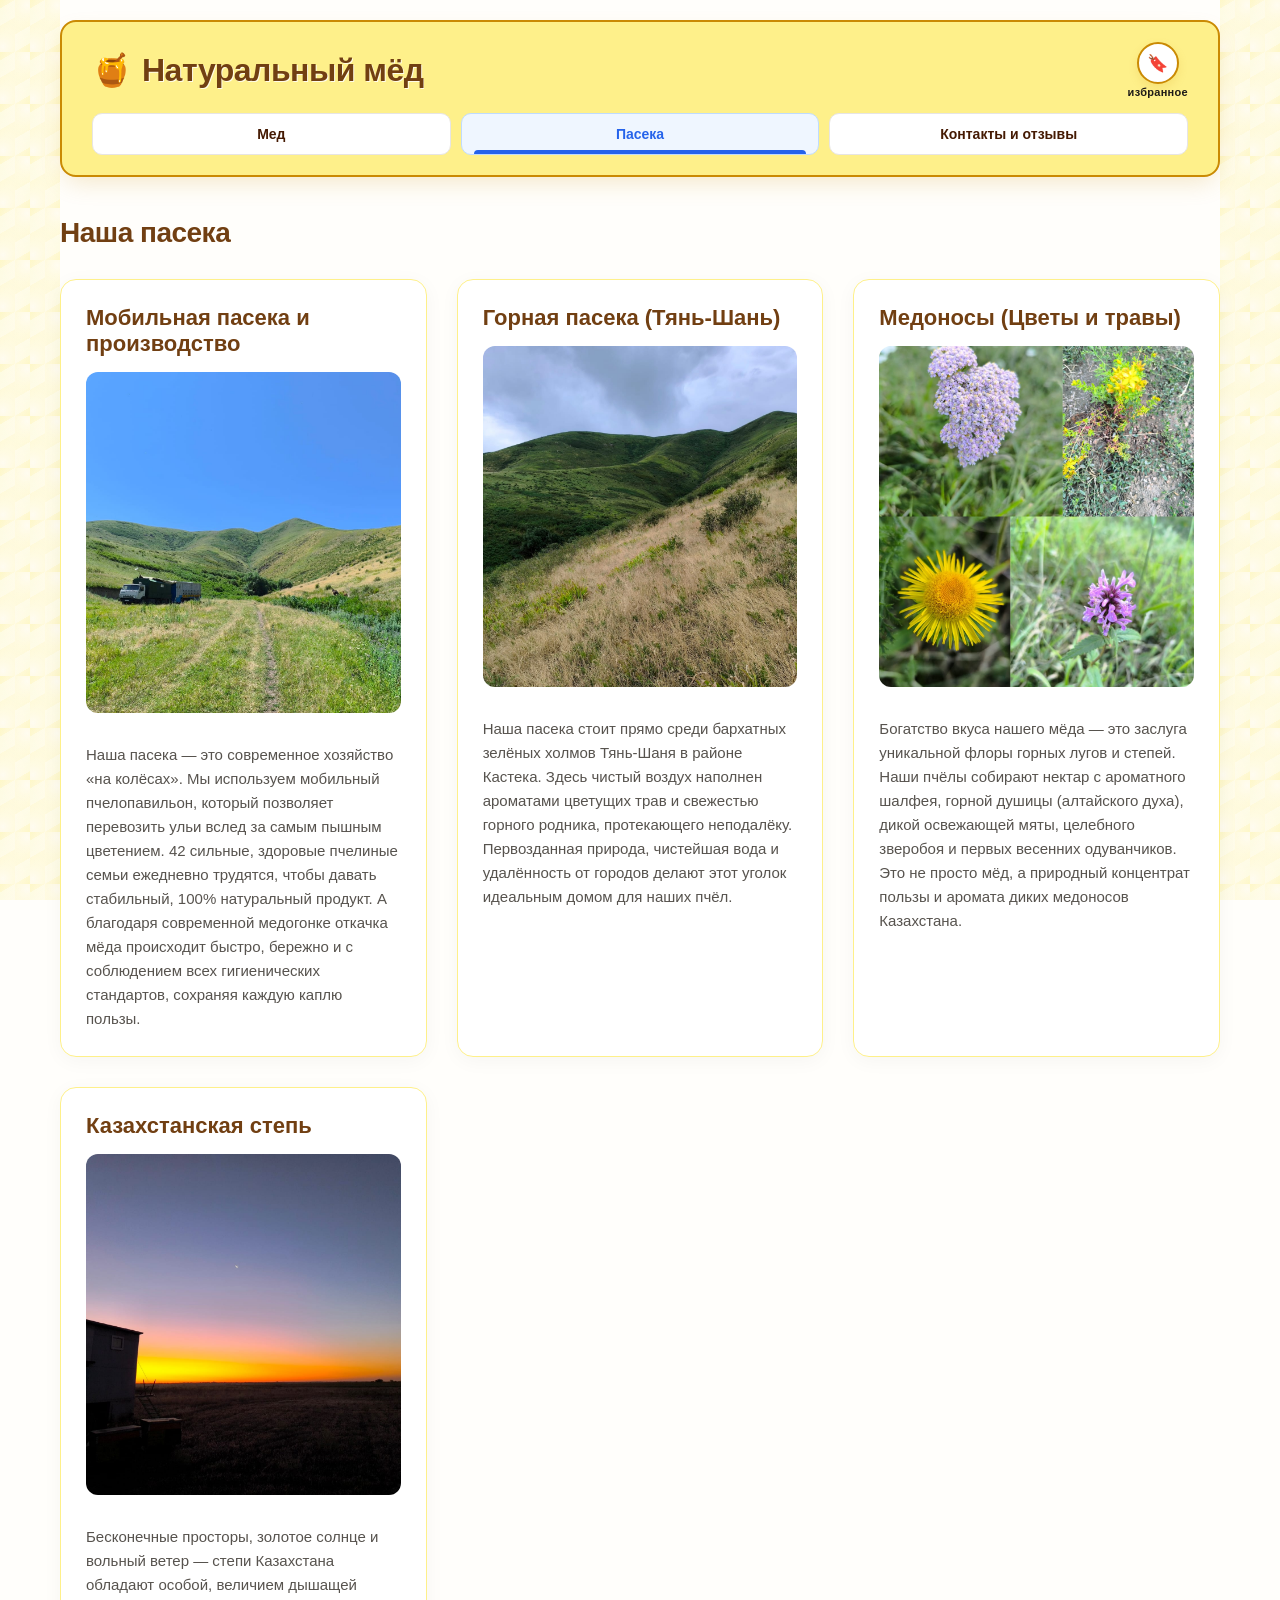
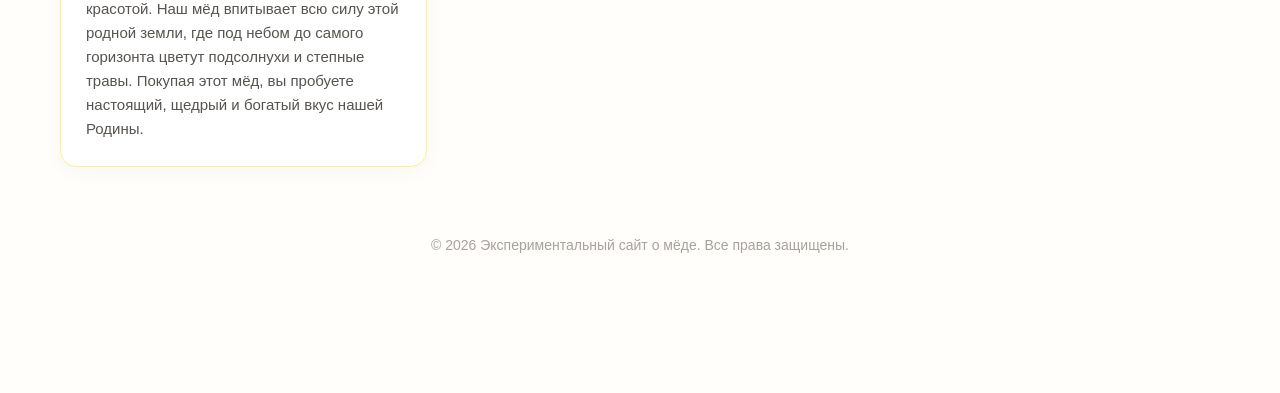
==== about.html @ a9de9089 "бновлен дизайн карточек, исправлен номер WhatsApp и добавлены правки" ====
<!DOCTYPE html>
<html lang="ru">
<head>
    <meta charset="UTF-8">
    <meta name="viewport" content="width=device-width, initial-scale=1.0">
    <title>Пасека — Натуральный мёд</title>
    <link rel="stylesheet" href="style.css">
    <style>
        .section-title {
            margin: 40px 0 20px 0;
            color: #713f12;
            padding-bottom: 10px;
            border-bottom: 2px solid #fef08a;
            font-size: 24px;
        }
        .info-card img {
            width: 100%;
            aspect-ratio: 600 / 650;
            object-fit: cover;
        }
        .to-top-btn {
            position: fixed;
            bottom: 90px;
            right: 20px;
            background: #ca8a04;
            color: white;
            width: 50px;
            height: 50px;
            border-radius: 50%;
            border: none;
            cursor: pointer;
            display: flex;
            align-items: center;
            justify-content: center;
            font-size: 24px;
            box-shadow: 0 4px 12px rgba(202, 138, 4, 0.4);
            transition: var(--transition);
            opacity: 0;
            pointer-events: none;
            z-index: 998;
        }
        .to-top-btn.visible {
            opacity: 1;
            pointer-events: auto;
        }
        .to-top-btn:hover {
            background: #a16207;
            transform: scale(1.1);
        }
    </style>
</head>
<body>
    <div class="main-wrapper">
        <header>
            <div class="header-top">
                <div class="header-center-brand">
                    <span class="header-emoji">🍯</span>
                    <a href="index.html" class="site-title">Натуральный мёд</a>
                </div>
                <div class="header-right-action">
                    <div class="fav-btn-wrapper">
                        <button id="favorites-toggle-btn" class="fav-icon-btn" title="Избранные заказы">
                            🔖 <span id="fav-badge" class="fav-badge hidden">0</span>
                        </button>
                        <span class="fav-label-sub">избранное</span>
                    </div>
                </div>
            </div>
            <nav>
                <ul>
                    <li><a href="index.html">Мед</a></li>
                    <li><a href="about.html" class="active">Пасека</a></li>
                    <li><a href="contact.html">Контакты и отзывы</a></li>
                </ul>
            </nav>
        </header>

        <main>
            <h1 class="page-heading">Наша пасека</h1>

            <div class="honey-grid">
                <article class="info-card">
                    <h3>Мобильная пасека и производство</h3>
                    <img src="apiary.jpeg" alt="Мобильная пасека и производство">
                    <p>Наша пасека — это современное хозяйство «на колёсах». Мы используем мобильный пчелопавильон, который позволяет перевозить ульи вслед за самым пышным цветением. 42 сильные, здоровые пчелиные семьи ежедневно трудятся, чтобы давать стабильный, 100% натуральный продукт. А благодаря современной медогонке откачка мёда происходит быстро, бережно и с соблюдением всех гигиенических стандартов, сохраняя каждую каплю пользы.</p>
                </article>
                <article class="info-card">
                    <h3>Горная пасека (Тянь-Шань)</h3>
                    <img src="mountains.jpeg" alt="Горная пасека (Тянь-Шань)">
                    <p>Наша пасека стоит прямо среди бархатных зелёных холмов Тянь-Шаня в районе Кастека. Здесь чистый воздух наполнен ароматами цветущих трав и свежестью горного родника, протекающего неподалёку. Первозданная природа, чистейшая вода и удалённость от городов делают этот уголок идеальным домом для наших пчёл.</p>
                </article>
                <article class="info-card">
                    <h3>Медоносы (Цветы и травы)</h3>
                    <img src="flowers.jpeg" alt="Медоносы (Цветы и травы)">
                    <p>Богатство вкуса нашего мёда — это заслуга уникальной флоры горных лугов и степей. Наши пчёлы собирают нектар с ароматного шалфея, горной душицы (алтайского духа), дикой освежающей мяты, целебного зверобоя и первых весенних одуванчиков. Это не просто мёд, а природный концентрат пользы и аромата диких медоносов Казахстана.</p>
                </article>
                <article class="info-card">
                    <h3>Казахстанская степь</h3>
                    <img src="steppe.jpeg" alt="Казахстанская степь">
                    <p>Бесконечные просторы, золотое солнце и вольный ветер — степи Казахстана обладают особой, величием дышащей красотой. Наш мёд впитывает всю силу этой родной земли, где под небом до самого горизонта цветут подсолнухи и степные травы. Покупая этот мёд, вы пробуете настоящий, щедрый и богатый вкус нашей Родины.</p>
                </article>
            </div>
        </main>

        <button id="toTopBtn" class="to-top-btn">↑</button>

        <footer>
            <p>&copy; 2026 Экспериментальный сайт о мёде. Все права защищены.</p>
        </footer>
    </div>

    <div id="favorites-popup" class="cart-popup hidden">
        <div class="cart-popup-header"><h3>🔖 Ваши сохраненные заказы</h3><button id="close-favorites-popup" class="close-popup-btn">&times;</button></div>
        <div style="margin-bottom: 12px; display: flex; gap: 8px;"><input type="text" id="fav-name-input" placeholder="Название набора" class="fav-input"><button id="save-current-fav-btn" class="fav-save-btn">Сохранить текущий</button></div>
        <div id="favorites-popup-items" class="cart-popup-items"></div>
    </div>
    <div id="cart-popup" class="cart-popup hidden">
        <div class="cart-popup-header"><h3>Состав вашего заказа</h3><button id="close-cart-popup" class="close-popup-btn">&times;</button></div>
        <div id="cart-popup-items" class="cart-popup-items"></div>
    </div>
    <div id="order-bar" class="order-bar hidden">
        <div class="order-bar-content">
            <div id="order-bar-toggle" class="order-info"><div class="order-title-row"><span class="order-heading">ЗАКАЗ <span class="order-edit-hint">(изменить)</span></span><span class="order-total">Итого: <strong id="bar-total-price">0 ₸</strong></span></div><div id="bar-items-text" class="order-items-preview">пусто</div></div>
            <button id="whatsapp-send-btn" class="whatsapp-btn" title="Отправить в Ватсап"><span class="wa-text">в Ватсап</span><span class="wa-icon">➔</span></button>
        </div>
    </div>
    <div id="lightbox" class="lightbox-modal"><span class="lightbox-close">&times;</span><img class="lightbox-content" id="lightbox-img" alt="Увеличенное фото"></div>

    <script>
        const toTopBtn = document.getElementById("toTopBtn");
        window.onscroll = () => {
            if (document.body.scrollTop > 200 || document.documentElement.scrollTop > 200) {
                toTopBtn.classList.add("visible");
            } else {
                toTopBtn.classList.remove("visible");
            }
        };
        toTopBtn.onclick = () => window.scrollTo({top: 0, behavior: 'smooth'});
    </script>
    <script src="cart.js"></script>
</body>
</html>
---- style.css ----
:root {
    --bg-color: #fffefb;
    --text-brown: #451a03;
    --accent-blue: #2563eb;
    --header-bg: #fef08a;
    --card-radius: 16px;
    --transition: all 0.3s cubic-bezier(0.4, 0, 0.2, 1);
}

* {
    box-sizing: border-box;
    margin: 0;
    padding: 0;
}

body {
    background-color: var(--bg-color);
    color: var(--text-brown);
    font-family: 'Segoe UI', Tahoma, Geneva, Verdana, sans-serif;
    display: flex;
    justify-content: center;
    min-height: 100vh;
    position: relative;
    padding-bottom: 90px;
    -webkit-font-smoothing: antialiased;
}

body::before,
body::after {
    content: '';
    position: fixed;
    top: 0;
    bottom: 0;
    width: 60px;
    z-index: -1;
    background-color: #fef9c3;
    background-image:
        radial-gradient(circle farthest-side at 10% 90%, #fffbeb, transparent),
        radial-gradient(circle farthest-side at 90% 10%, #fffbeb, transparent),
        linear-gradient(30deg, #fef08a 12%, transparent 12.5%, transparent 87%, #fef08a 87.5%, #fef08a),
        linear-gradient(150deg, #fef08a 12%, transparent 12.5%, transparent 87%, #fef08a 87.5%, #fef08a),
        linear-gradient(30deg, #fef08a 12%, transparent 12.5%, transparent 87%, #fef08a 87.5%, #fef08a),
        linear-gradient(150deg, #fef08a 12%, transparent 12.5%, transparent 87%, #fef08a 87.5%, #fef08a),
        linear-gradient(60deg, #fef08a 25%, transparent 25.5%, transparent 75%, #fef08a 75%, #fef08a),
        linear-gradient(60deg, #fef08a 25%, transparent 25.5%, transparent 75%, #fef08a 75%, #fef08a);
    background-size: 30px 52px;
    background-position:
        0 0,
        0 0,
        0 0,
        0 0,
        15px 26px,
        15px 26px,
        0 0,
        15px 26px;
    opacity: 0.7;
}

body::before {
    left: 0;
}

body::after {
    right: 0;
}

.main-wrapper {
    width: 100%;
    max-width: 1200px;
    margin: 0 auto;
    padding: 20px;
    display: flex;
    flex-direction: column;
}

header {
    background-color: var(--header-bg);
    border: 2px solid #ca8a04;
    border-radius: var(--card-radius);
    padding: 20px 30px;
    margin-bottom: 40px;
    display: flex;
    flex-direction: column;
    gap: 15px;
    box-shadow: 0 10px 25px -5px rgba(202, 138, 4, 0.2);
}

.header-top {
    display: flex;
    align-items: center;
    justify-content: space-between;
    gap: 10px;
}

.header-center-brand {
    display: flex;
    align-items: center;
    gap: 10px;
    flex: 1;
    min-width: 0;
}

.header-emoji {
    font-size: 32px;
    line-height: 1;
    flex-shrink: 0;
}

.site-title {
    font-size: 32px;
    font-weight: 800;
    color: #713f12;
    text-decoration: none;
    text-shadow: 1px 1px 0 rgba(255, 255, 255, 0.8);
    letter-spacing: -0.5px;
    white-space: nowrap;
    overflow: hidden;
    text-overflow: ellipsis;
}

.header-right-action {
    display: flex;
    flex-shrink: 0;
}

.fav-btn-wrapper {
    display: flex;
    flex-direction: column;
    align-items: center;
    gap: 3px;
}

.fav-icon-btn {
    background: #ffffff;
    border: 2px solid #ca8a04;
    border-radius: 50%;
    width: 42px;
    height: 42px;
    display: flex;
    align-items: center;
    justify-content: center;
    cursor: pointer;
    font-size: 17px;
    position: relative;
    transition: var(--transition);
    box-shadow: 0 4px 10px rgba(202, 138, 4, 0.15);
}

.fav-icon-btn:hover {
    background: #fffbeb;
    transform: scale(1.08);
}

.fav-label-sub {
    font-size: 11px;
    font-weight: 800;
    color: #1c1917;
    text-transform: lowercase;
    letter-spacing: 0.3px;
    line-height: 1;
}

.fav-badge {
    position: absolute;
    top: -5px;
    right: -5px;
    background: #dc2626;
    color: white;
    font-size: 11px;
    font-weight: 800;
    width: 20px;
    height: 20px;
    border-radius: 50%;
    display: flex;
    align-items: center;
    justify-content: center;
    border: 2px solid #fff;
}

.fav-badge.hidden {
    display: none;
}

nav ul {
    display: flex;
    list-style: none;
    gap: 10px;
    width: 100%;
}

nav li {
    flex: 1;
}

nav a {
    display: block;
    background: #ffffff;
    color: var(--text-brown);
    text-align: center;
    padding: 12px 10px;
    text-decoration: none;
    font-weight: 700;
    border-radius: 10px;
    border: 1px solid #e7e5e4;
    transition: var(--transition);
    font-size: 14px;
    white-space: nowrap;
}

nav a:hover {
    background-color: #fffbeb;
    border-color: #facc15;
    transform: translateY(-2px);
    box-shadow: 0 4px 12px rgba(0, 0, 0, 0.05);
}

nav a.active {
    position: relative;
    color: var(--accent-blue);
    background-color: #eff6ff;
    border-color: #bfdbfe;
}

nav a.active::after {
    content: '';
    position: absolute;
    bottom: 0;
    left: 12px;
    right: 12px;
    height: 4px;
    background-color: var(--accent-blue);
    border-radius: 4px 4px 0 0;
}

.page-heading {
    margin-bottom: 30px;
    color: #713f12;
    font-size: 28px;
    font-weight: 800;
    letter-spacing: -0.5px;
}

.honey-grid {
    display: grid;
    grid-template-columns: repeat(3, 1fr);
    gap: 30px;
    margin-bottom: 40px;
}

.info-card {
    background: #ffffff;
    padding: 25px;
    border-radius: var(--card-radius);
    border: 1px solid #fef08a;
    box-shadow: 0 4px 20px rgba(0, 0, 0, 0.04);
    display: flex;
    flex-direction: column;
    transition: var(--transition);
}

.info-card:hover {
    transform: translateY(-5px);
    box-shadow: 0 12px 30px rgba(202, 138, 4, 0.15);
    border-color: #facc15;
}

.info-card h3 {
    font-size: 22px;
    margin-bottom: 15px;
    color: #713f12;
}

.info-card img {
    width: 100%;
    aspect-ratio: 600 / 650;
    object-fit: cover;
    border-radius: 12px;
    margin-bottom: 15px;
    background-color: #fef08a;
    cursor: zoom-in;
    transition: var(--transition);
}

.info-card p {
    font-size: 15px;
    line-height: 1.6;
    color: #57534e;
    margin-top: 15px;
    margin-bottom: 0;
}

/* Сворачиваемое описание и кнопка с треугольником для index.html */
.card-desc-wrapper {
    margin-top: 15px;
    border-top: 1px solid #fef9c3;
    padding-top: 15px;
}

.desc-toggle-btn {
    display: flex;
    align-items: center;
    justify-content: space-between;
    background: #fffbeb;
    border: 1px solid #fef08a;
    padding: 8px 12px;
    border-radius: 10px;
    cursor: pointer;
    font-weight: 700;
    color: #713f12;
    font-size: 14px;
    transition: var(--transition);
}

.desc-toggle-btn:hover {
    background: #fef9c3;
    border-color: #facc15;
}

.triangle-icon {
    width: 0;
    height: 0;
    border-left: 6px solid transparent;
    border-right: 6px solid transparent;
    border-top: 8px solid #713f12;
    transition: transform 0.3s ease;
}

.card-desc-wrapper .expandable-text {
    display: none;
    margin-top: 10px;
}

.card-desc-wrapper.open .expandable-text {
    display: block;
}

.card-desc-wrapper.open .triangle-icon {
    transform: rotate(180deg);
}

.info-card .meta {
    margin-top: 0;
    font-weight: 700;
    color: #ca8a04;
    font-size: 16px;
    display: flex;
    flex-direction: column;
    gap: 10px;
}

.counter-box {
    display: flex;
    align-items: center;
    gap: 6px;
    background: #fffbeb;
    padding: 2px 6px;
    border-radius: 15px;
    border: 1px solid #fde047;
}

.cnt-btn {
    background: #ca8a04;
    color: white;
    border: none;
    width: 22px;
    height: 22px;
    border-radius: 50%;
    font-weight: bold;
    cursor: pointer;
    display: flex;
    align-items: center;
    justify-content: center;
    font-size: 13px;
    transition: var(--transition);
}

.cnt-btn:hover {
    background: #a16207;
    transform: scale(1.1);
}

.cnt-value {
    font-size: 14px;
    font-weight: 800;
    color: #713f12;
    min-width: 14px;
    text-align: center;
}

.contacts-grid {
    display: grid;
    grid-template-columns: 1fr;
    gap: 30px;
    margin-bottom: 40px;
}

.contact-info-card {
    background: #ffffff;
    padding: 30px;
    border-radius: var(--card-radius);
    border: 1px solid #fef08a;
    box-shadow: 0 4px 20px rgba(0, 0, 0, 0.04);
}

.contact-info-card h2 {
    color: #713f12;
    font-size: 22px;
    margin-bottom: 15px;
}

.contact-info-card p {
    color: #57534e;
    font-size: 15px;
    line-height: 1.6;
    margin-bottom: 20px;
}

.cart-popup {
    position: fixed;
    bottom: 95px;
    left: 50%;
    transform: translateX(-50%) translateY(20px);
    width: 92%;
    max-width: 700px;
    background: #ffffff;
    border: 2px solid #ca8a04;
    border-radius: 20px;
    box-shadow: 0 15px 35px rgba(0, 0, 0, 0.2);
    z-index: 1000;
    padding: 20px;
    opacity: 0;
    pointer-events: none;
    transition: all 0.3s cubic-bezier(0.4, 0, 0.2, 1);
}

.cart-popup.active {
    opacity: 1;
    pointer-events: auto;
    transform: translateX(-50%) translateY(0);
}

.cart-popup-header {
    display: flex;
    justify-content: space-between;
    align-items: center;
    margin-bottom: 15px;
    border-bottom: 1px solid #fef08a;
    padding-bottom: 10px;
}

.cart-popup-header h3 {
    font-size: 18px;
    color: #713f12;
}

.close-popup-btn {
    background: none;
    border: none;
    font-size: 28px;
    color: #78716c;
    cursor: pointer;
    line-height: 1;
}

.close-popup-btn:hover {
    color: #451a03;
}

.cart-popup-items {
    display: flex;
    flex-direction: column;
    gap: 12px;
    max-height: 250px;
    overflow-y: auto;
    padding-right: 5px;
}

.fav-input {
    flex: 1;
    padding: 8px 12px;
    border: 1px solid #ca8a04;
    border-radius: 10px;
    font-size: 14px;
    outline: none;
    background: #fffbeb;
}

.fav-save-btn {
    background: #ca8a04;
    color: white;
    border: none;
    padding: 8px 14px;
    border-radius: 10px;
    font-weight: 700;
    cursor: pointer;
    font-size: 13px;
    transition: var(--transition);
}

.fav-save-btn:hover {
    background: #a16207;
}

.fav-item-row,
.popup-item-row {
    display: flex;
    justify-content: space-between;
    align-items: center;
    background: #fffbeb;
    padding: 10px 15px;
    border-radius: 12px;
    border: 1px solid #fef08a;
}

.popup-item-info,
.fav-item-info {
    display: flex;
    flex-direction: column;
    gap: 2px;
}

.popup-item-name,
.fav-item-name {
    font-weight: 700;
    color: #713f12;
    font-size: 15px;
}

.popup-item-price,
.fav-item-desc {
    font-size: 13px;
    color: #78716c;
}

.fav-actions {
    display: flex;
    gap: 8px;
}

.fav-load-btn {
    background: #2563eb;
    color: white;
    border: none;
    padding: 6px 12px;
    border-radius: 8px;
    font-weight: 700;
    font-size: 12px;
    cursor: pointer;
}

.fav-load-btn:hover {
    background: #1d4ed8;
}

.fav-del-btn {
    background: #dc2626;
    color: white;
    border: none;
    padding: 6px 10px;
    border-radius: 8px;
    font-weight: 700;
    font-size: 12px;
    cursor: pointer;
}

.fav-del-btn:hover {
    background: #b91c1c;
}

.order-bar {
    position: fixed;
    bottom: 15px;
    left: 50%;
    transform: translateX(-50%);
    width: 92%;
    max-width: 700px;
    background: #ffffff;
    border: 2px solid #ca8a04;
    border-radius: 24px;
    box-shadow: 0 10px 30px rgba(0, 0, 0, 0.15);
    z-index: 999;
    padding: 12px 20px;
    transition: all 0.3s cubic-bezier(0.4, 0, 0.2, 1);
}

.order-bar.hidden {
    opacity: 0;
    pointer-events: none;
    transform: translateX(-50%) translateY(30px);
}

.order-bar-content {
    display: flex;
    align-items: center;
    justify-content: space-between;
    gap: 15px;
}

.order-info {
    display: flex;
    flex-direction: column;
    gap: 4px;
    flex: 1;
    cursor: pointer;
}

.order-title-row {
    display: flex;
    align-items: center;
    justify-content: space-between;
    gap: 15px;
}

.order-heading {
    font-size: 17px;
    font-weight: 800;
    color: #713f12;
    text-transform: uppercase;
    letter-spacing: 0.5px;
    display: flex;
    align-items: center;
    gap: 6px;
}

.order-edit-hint {
    font-size: 12px;
    font-weight: 600;
    color: #78716c;
    text-transform: none;
    letter-spacing: normal;
}

.order-total {
    font-size: 15px;
    color: #57534e;
}

.order-total strong {
    color: #ca8a04;
    font-size: 17px;
}

.order-items-preview {
    font-size: 13px;
    color: #78716c;
    white-space: nowrap;
    overflow: hidden;
    text-overflow: ellipsis;
    max-width: 380px;
}

.whatsapp-btn {
    background-color: #25d366;
    color: white;
    border: none;
    border-radius: 30px;
    padding: 10px 18px;
    display: flex;
    align-items: center;
    gap: 10px;
    cursor: pointer;
    font-weight: 700;
    font-size: 14px;
    box-shadow: 0 4px 12px rgba(37, 211, 102, 0.4);
    transition: var(--transition);
    white-space: nowrap;
}

.whatsapp-btn:hover {
    background-color: #20ba5a;
    transform: scale(1.05);
}

.wa-icon {
    background: white;
    color: #25d366;
    width: 28px;
    height: 28px;
    border-radius: 50%;
    display: flex;
    align-items: center;
    justify-content: center;
    font-weight: 900;
    font-size: 15px;
}

.lightbox-modal {
    display: none;
    position: fixed;
    z-index: 1000;
    top: 0;
    left: 0;
    width: 100%;
    height: 100%;
    background-color: rgba(0, 0, 0, 0.85);
    backdrop-filter: blur(5px);
    justify-content: center;
    align-items: center;
    padding: 20px;
}

.lightbox-modal.active {
    display: flex;
}

.lightbox-content {
    max-width: 90%;
    max-height: 90vh;
    border-radius: 12px;
    border: 2px solid #fef08a;
    object-fit: contain;
}

.lightbox-close {
    position: absolute;
    top: 25px;
    right: 35px;
    color: #ffffff;
    font-size: 40px;
    cursor: pointer;
}

footer {
    text-align: center;
    padding: 30px;
    color: #a8a29e;
    font-size: 14px;
    margin-top: auto;
}

.weight-meta {
    display: block !important;
}

.weight-options {
    display: flex;
    flex-direction: column;
    gap: 6px;
    width: 100%;
}

.weight-option {
    display: flex;
    align-items: center;
    justify-content: space-between;
    gap: 8px;
    width: 100%;
    padding: 6px 10px;
    background: #fffbeb;
    border: 1px solid #fef08a;
    border-radius: 10px;
    transition: var(--transition);
}

.weight-option:hover {
    background: #fef9c3;
    border-color: #facc15;
}

.weight-label {
    font-size: 13px;
    font-weight: 700;
    color: var(--text-brown);
    white-space: nowrap;
}

.weight-option .counter-box {
    display: flex;
    align-items: center;
    gap: 5px;
    flex-shrink: 0;
    background: #ffffff;
    border: 1px solid #fde047;
    padding: 2px 6px;
    border-radius: 12px;
}

.weight-option .cnt-value {
    min-width: 16px;
    text-align: center;
    font-weight: 700;
    font-size: 13px;
}

.weight-option .cnt-btn {
    width: 22px;
    height: 22px;
    padding: 0;
    font-size: 12px;
}

@media (max-width: 768px) {

    body {
        padding-bottom: 110px;
    }

    body::before,
    body::after {
        width: 10px;
    }

    .main-wrapper {
        margin: 0;
        padding: 10px;
    }

    header {
        padding: 15px;
        margin-bottom: 20px;
    }

    .honey-grid,
    .contacts-grid {
        grid-template-columns: 1fr;
        gap: 20px;
    }

    .site-title {
        font-size: 20px;
    }

    .header-emoji {
        font-size: 26px;
    }

    nav a {
        font-size: 12px;
        padding: 10px 6px;
    }

    .order-bar {
        width: 96%;
        padding: 10px 12px;
    }

    .order-bar-content {
        flex-direction: column;
        align-items: stretch;
        gap: 8px;
    }

    .whatsapp-btn {
        justify-content: center;
        width: 100%;
    }

    .order-items-preview {
        max-width: 100%;
    }

    .weight-option {
        padding: 6px 8px;
        gap: 6px;
    }

    .weight-label {
        font-size: 12px;
    }
}
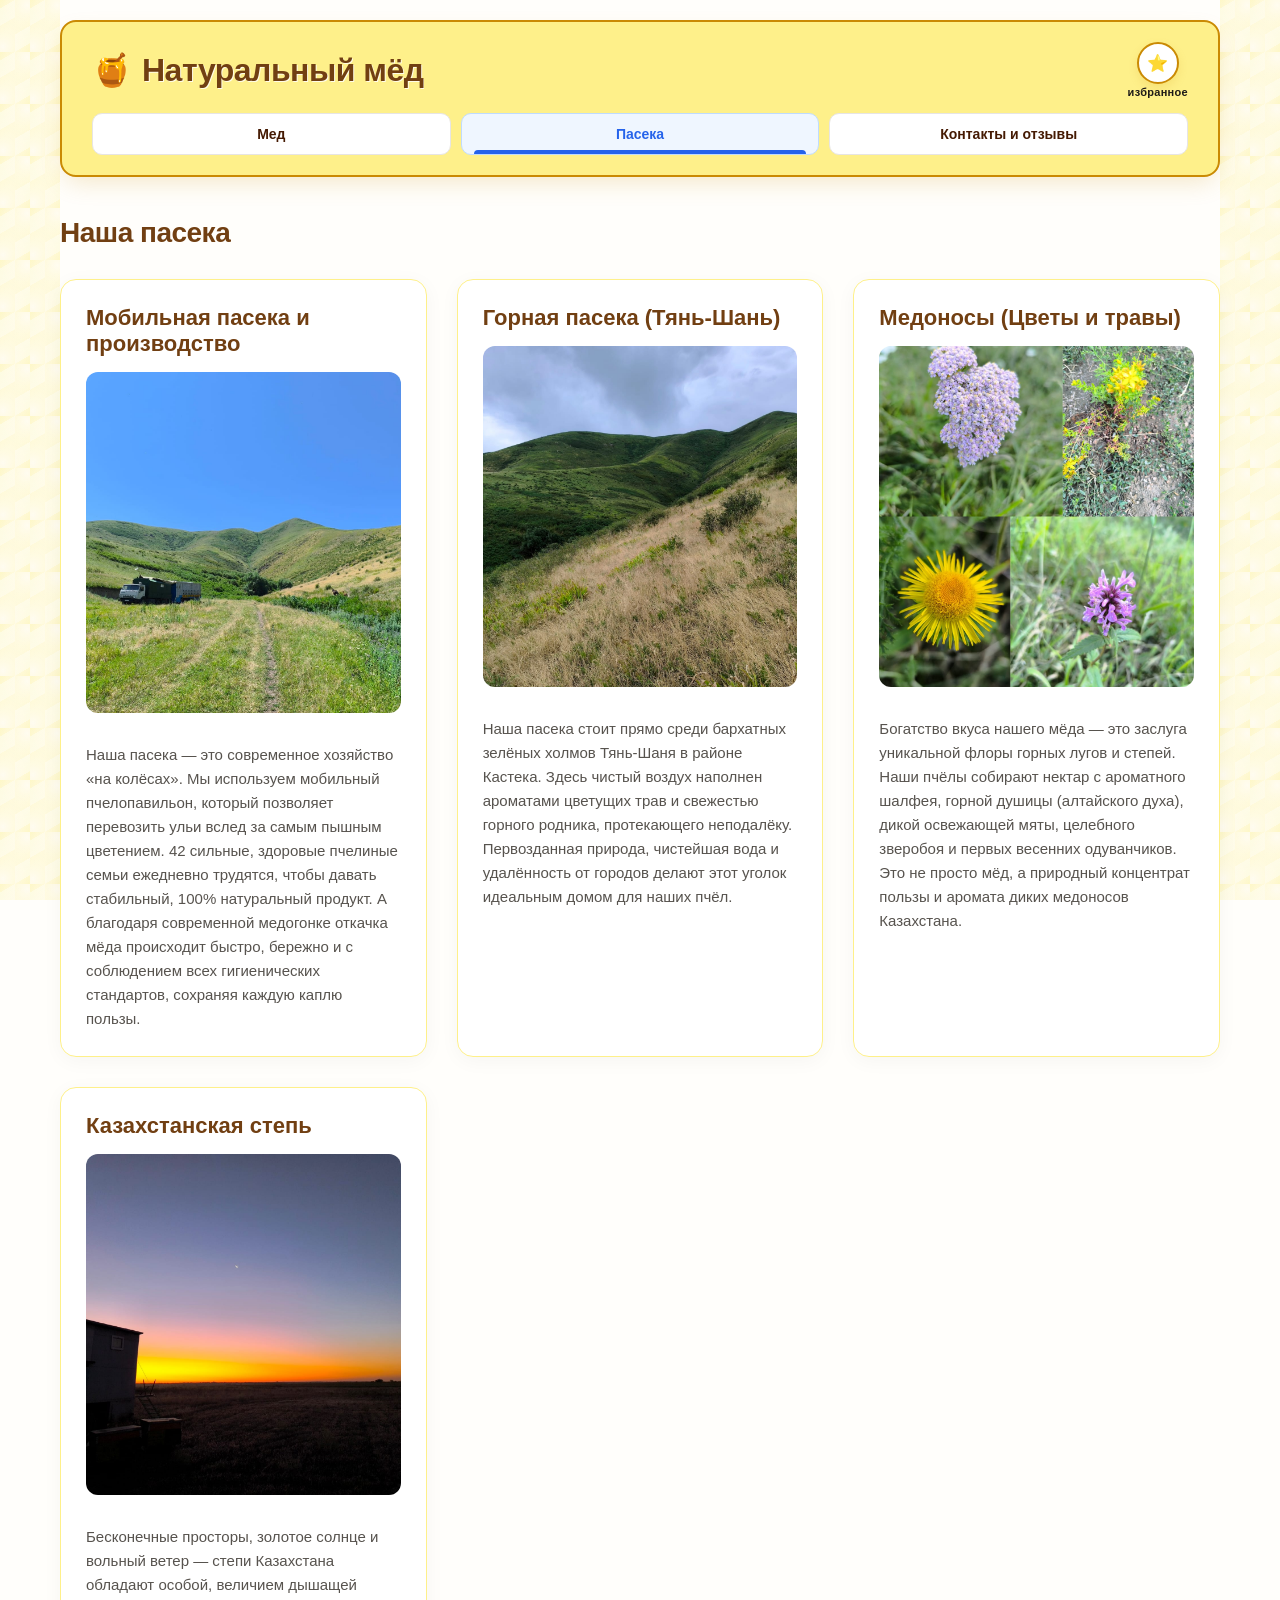
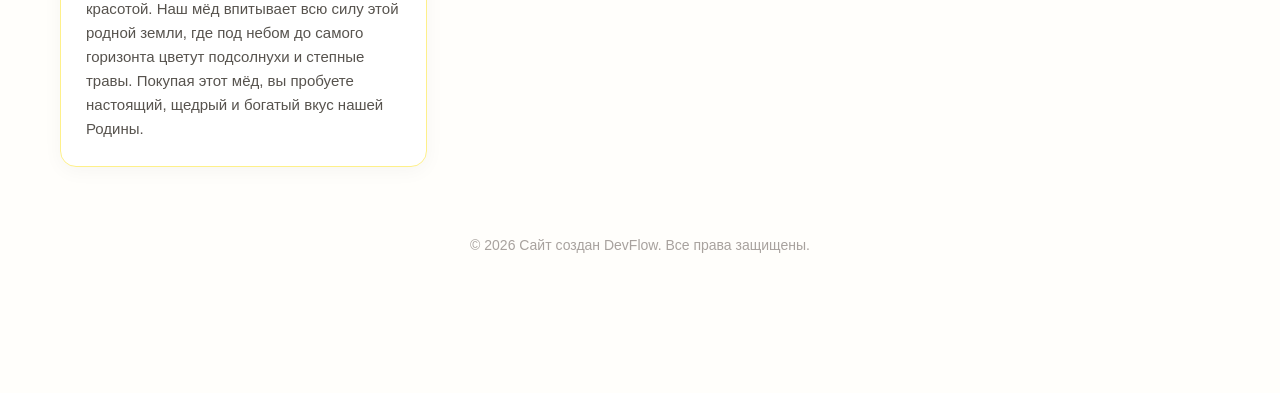
==== commit ba3bf047: "бновлен футер (Сайт создан DevFlow) и иконка избранного на звездочку" ====
--- a/about.html
+++ b/about.html
@@ -60,7 +60,7 @@
                 <div class="header-right-action">
                     <div class="fav-btn-wrapper">
                         <button id="favorites-toggle-btn" class="fav-icon-btn" title="Избранные заказы">
-                            🔖 <span id="fav-badge" class="fav-badge hidden">0</span>
+                            ⭐ <span id="fav-badge" class="fav-badge hidden">0</span>
                         </button>
                         <span class="fav-label-sub">избранное</span>
                     </div>
@@ -105,12 +105,12 @@
         <button id="toTopBtn" class="to-top-btn">↑</button>
 
         <footer>
-            <p>&copy; 2026 Экспериментальный сайт о мёде. Все права защищены.</p>
+            <p>&copy; 2026 Сайт создан DevFlow. Все права защищены.</p>
         </footer>
     </div>
 
     <div id="favorites-popup" class="cart-popup hidden">
-        <div class="cart-popup-header"><h3>🔖 Ваши сохраненные заказы</h3><button id="close-favorites-popup" class="close-popup-btn">&times;</button></div>
+        <div class="cart-popup-header"><h3>⭐ Ваши сохраненные заказы</h3><button id="close-favorites-popup" class="close-popup-btn">&times;</button></div>
         <div style="margin-bottom: 12px; display: flex; gap: 8px;"><input type="text" id="fav-name-input" placeholder="Название набора" class="fav-input"><button id="save-current-fav-btn" class="fav-save-btn">Сохранить текущий</button></div>
         <div id="favorites-popup-items" class="cart-popup-items"></div>
     </div>
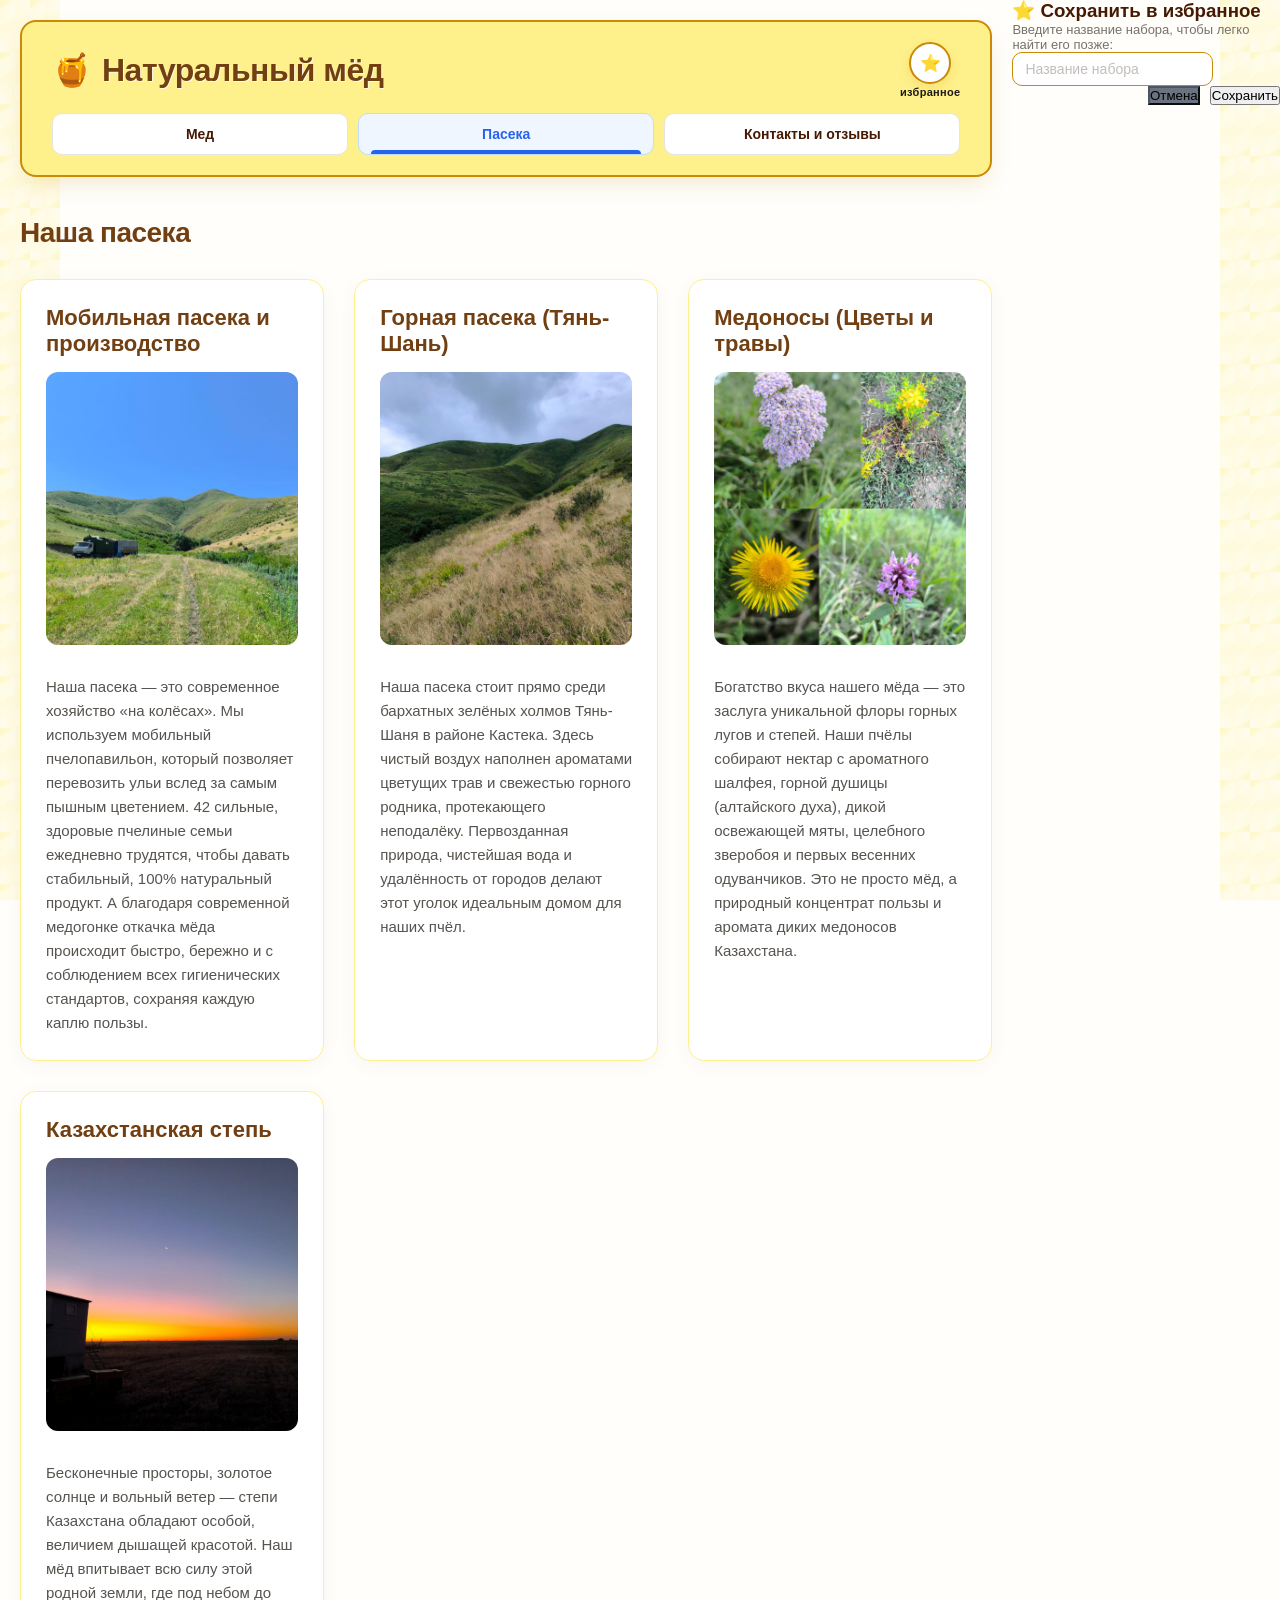
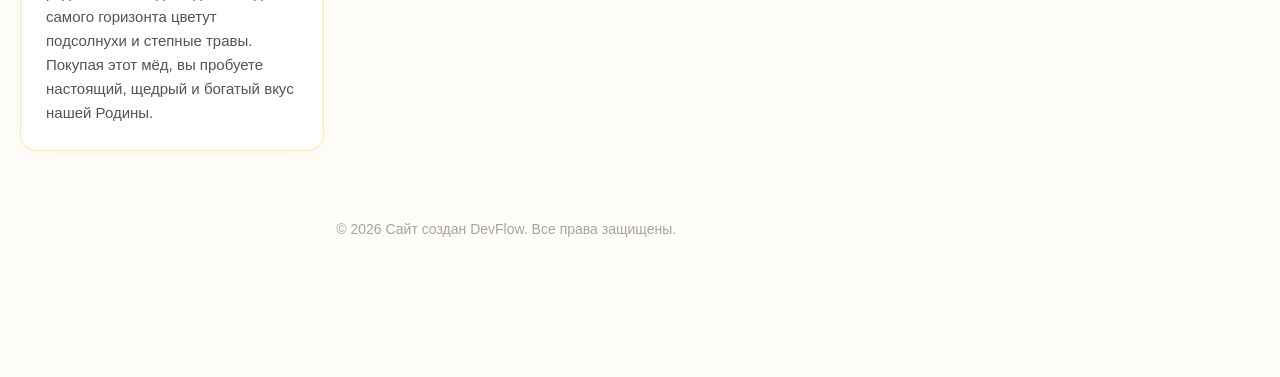
==== commit af44c9fd: "update" ====
--- a/about.html
+++ b/about.html
@@ -109,21 +109,15 @@
         </footer>
     </div>
 
+    <!-- ИЗБРАННЫЕ ЗАКАЗЫ -->
     <div id="favorites-popup" class="cart-popup hidden">
-        <div class="cart-popup-header"><h3>⭐ Ваши сохраненные заказы</h3><button id="close-favorites-popup" class="close-popup-btn">&times;</button></div>
-        <div style="margin-bottom: 12px; display: flex; gap: 8px;"><input type="text" id="fav-name-input" placeholder="Название набора" class="fav-input"><button id="save-current-fav-btn" class="fav-save-btn">Сохранить текущий</button></div>
+        <div class="cart-popup-header">
+            <h3>⭐ Ваши сохраненные заказы</h3>
+            <button id="close-favorites-popup" class="close-popup-btn">&times;</button>
+        </div>
         <div id="favorites-popup-items" class="cart-popup-items"></div>
     </div>
-    <div id="cart-popup" class="cart-popup hidden">
-        <div class="cart-popup-header"><h3>Состав вашего заказа</h3><button id="close-cart-popup" class="close-popup-btn">&times;</button></div>
-        <div id="cart-popup-items" class="cart-popup-items"></div>
-    </div>
-    <div id="order-bar" class="order-bar hidden">
-        <div class="order-bar-content">
-            <div id="order-bar-toggle" class="order-info"><div class="order-title-row"><span class="order-heading">ЗАКАЗ <span class="order-edit-hint">(изменить)</span></span><span class="order-total">Итого: <strong id="bar-total-price">0 ₸</strong></span></div><div id="bar-items-text" class="order-items-preview">пусто</div></div>
-            <button id="whatsapp-send-btn" class="whatsapp-btn" title="Отправить в Ватсап"><span class="wa-text">в Ватсап</span><span class="wa-icon">➔</span></button>
-        </div>
-    </div>
+
     <div id="lightbox" class="lightbox-modal"><span class="lightbox-close">&times;</span><img class="lightbox-content" id="lightbox-img" alt="Увеличенное фото"></div>
 
     <script>
--- a/style.css
+++ b/style.css
@@ -446,11 +446,46 @@
     margin-bottom: 15px;
     border-bottom: 1px solid #fef08a;
     padding-bottom: 10px;
+    gap: 10px;
+    flex-wrap: wrap;
 }
 
 .cart-popup-header h3 {
     font-size: 18px;
     color: #713f12;
+}
+
+/* Обёртка для кнопок в шапке попапа корзины: «Сохранить в избранное» + крестик */
+.cart-popup-header-actions {
+    display: flex;
+    align-items: center;
+    gap: 8px;
+    flex-shrink: 0;
+}
+
+/* Мини-кнопка «⭐ Сохранить в избранное» в шапке попапа корзины */
+.cart-fav-mini-btn {
+    background: #fffbeb;
+    color: #713f12;
+    border: 1px solid #ca8a04;
+    padding: 6px 12px;
+    border-radius: 20px;
+    font-size: 13px;
+    font-weight: 700;
+    cursor: pointer;
+    white-space: nowrap;
+    transition: var(--transition);
+    display: inline-flex;
+    align-items: center;
+    gap: 5px;
+    line-height: 1;
+}
+
+.cart-fav-mini-btn:hover {
+    background: #fef9c3;
+    border-color: #a16207;
+    transform: translateY(-1px);
+    box-shadow: 0 3px 10px rgba(202, 138, 4, 0.2);
 }
 
 .close-popup-btn {
@@ -460,6 +495,7 @@
     color: #78716c;
     cursor: pointer;
     line-height: 1;
+    padding: 0 4px;
 }
 
 .close-popup-btn:hover {
@@ -483,6 +519,18 @@
     font-size: 14px;
     outline: none;
     background: #fffbeb;
+    font-family: inherit;
+    color: #451a03;
+}
+
+.fav-input::placeholder {
+    color: #a8a29e;
+    opacity: 0.7;
+}
+
+.fav-input:focus {
+    border-color: #a16207;
+    box-shadow: 0 0 5px rgba(202, 138, 4, 0.2);
 }
 
 .fav-save-btn {
@@ -495,6 +543,7 @@
     cursor: pointer;
     font-size: 13px;
     transition: var(--transition);
+    white-space: nowrap;
 }
 
 .fav-save-btn:hover {
@@ -510,6 +559,7 @@
     padding: 10px 15px;
     border-radius: 12px;
     border: 1px solid #fef08a;
+    gap: 10px;
 }
 
 .popup-item-info,
@@ -517,6 +567,7 @@
     display: flex;
     flex-direction: column;
     gap: 2px;
+    min-width: 0;
 }
 
 .popup-item-name,
@@ -524,6 +575,7 @@
     font-weight: 700;
     color: #713f12;
     font-size: 15px;
+    word-break: break-word;
 }
 
 .popup-item-price,
@@ -535,6 +587,7 @@
 .fav-actions {
     display: flex;
     gap: 8px;
+    flex-shrink: 0;
 }
 
 .fav-load-btn {
@@ -857,4 +910,13 @@
     .weight-label {
         font-size: 12px;
     }
+
+    .cart-fav-mini-btn {
+        font-size: 12px;
+        padding: 5px 10px;
+    }
+
+    .cart-popup-header h3 {
+        font-size: 16px;
+    }
 }
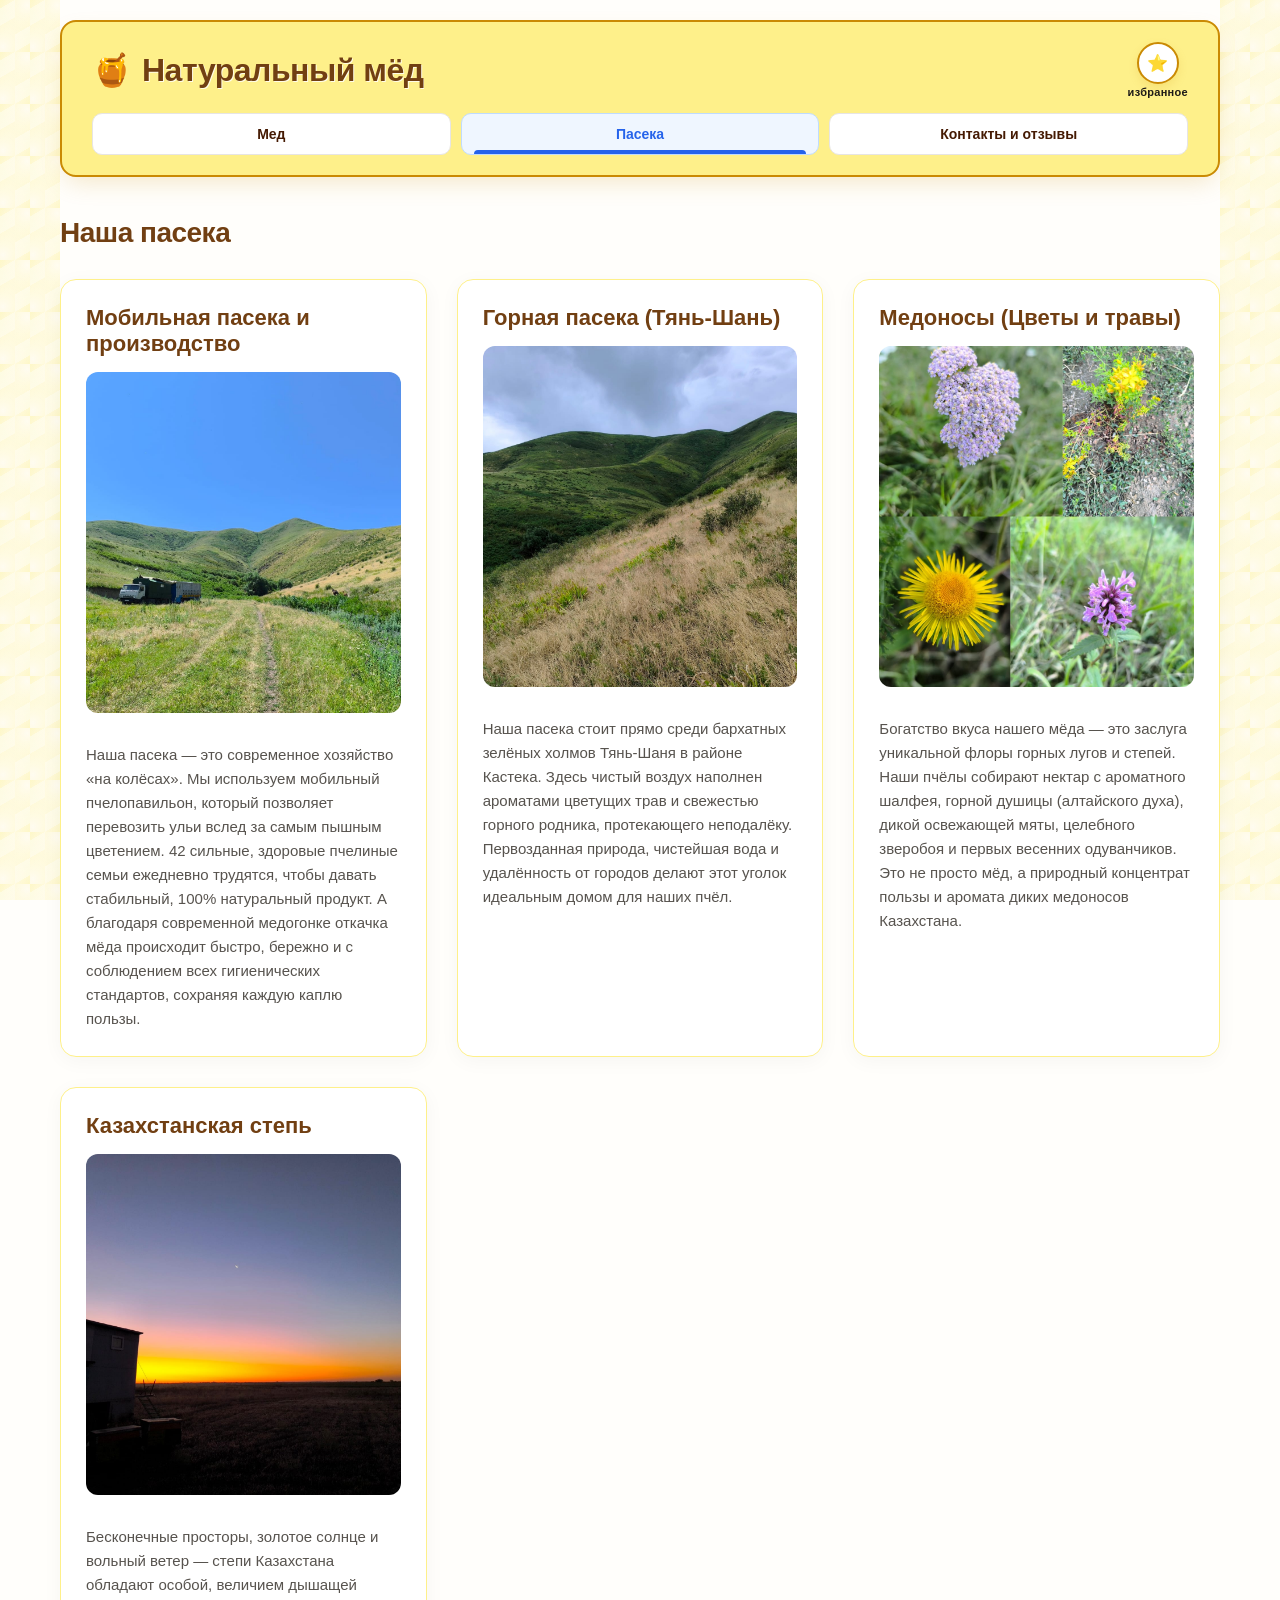
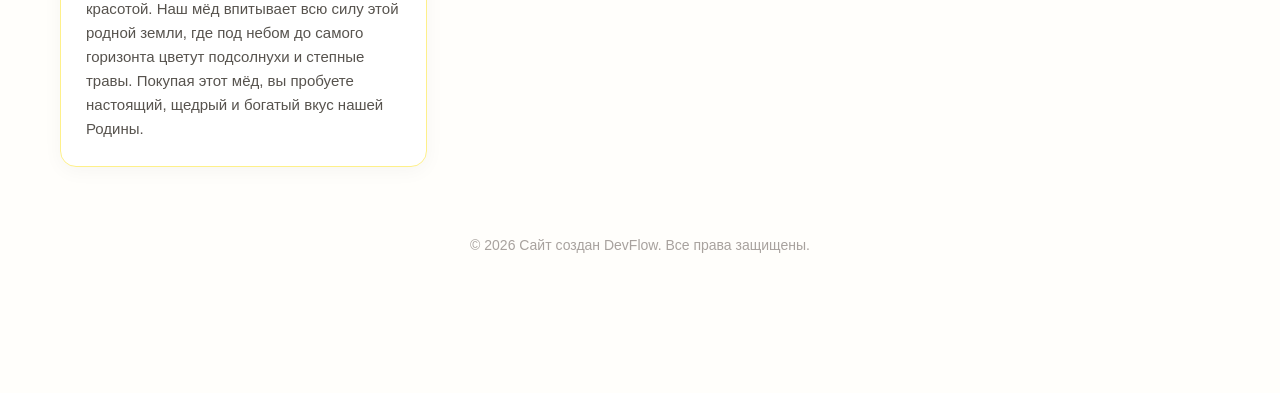
==== commit 0b3a51ee: "update" ====
--- a/about.html
+++ b/about.html
@@ -109,15 +109,21 @@
         </footer>
     </div>
 
-    <!-- ИЗБРАННЫЕ ЗАКАЗЫ -->
     <div id="favorites-popup" class="cart-popup hidden">
-        <div class="cart-popup-header">
-            <h3>⭐ Ваши сохраненные заказы</h3>
-            <button id="close-favorites-popup" class="close-popup-btn">&times;</button>
-        </div>
+        <div class="cart-popup-header"><h3>⭐ Ваши сохраненные заказы</h3><button id="close-favorites-popup" class="close-popup-btn">&times;</button></div>
+        <div style="margin-bottom: 12px; display: flex; gap: 8px;"><input type="text" id="fav-name-input" placeholder="Название набора" class="fav-input"><button id="save-current-fav-btn" class="fav-save-btn">Сохранить текущий</button></div>
         <div id="favorites-popup-items" class="cart-popup-items"></div>
     </div>
-
+    <div id="cart-popup" class="cart-popup hidden">
+        <div class="cart-popup-header"><h3>Состав вашего заказа</h3><button id="close-cart-popup" class="close-popup-btn">&times;</button></div>
+        <div id="cart-popup-items" class="cart-popup-items"></div>
+    </div>
+    <div id="order-bar" class="order-bar hidden">
+        <div class="order-bar-content">
+            <div id="order-bar-toggle" class="order-info"><div class="order-title-row"><span class="order-heading">ЗАКАЗ <span class="order-edit-hint">(изменить)</span></span><span class="order-total">Итого: <strong id="bar-total-price">0 ₸</strong></span></div><div id="bar-items-text" class="order-items-preview">пусто</div></div>
+            <button id="whatsapp-send-btn" class="whatsapp-btn" title="Отправить в Ватсап"><span class="wa-text">в Ватсап</span><span class="wa-icon">➔</span></button>
+        </div>
+    </div>
     <div id="lightbox" class="lightbox-modal"><span class="lightbox-close">&times;</span><img class="lightbox-content" id="lightbox-img" alt="Увеличенное фото"></div>
 
     <script>
--- a/style.css
+++ b/style.css
@@ -446,46 +446,11 @@
     margin-bottom: 15px;
     border-bottom: 1px solid #fef08a;
     padding-bottom: 10px;
-    gap: 10px;
-    flex-wrap: wrap;
 }
 
 .cart-popup-header h3 {
     font-size: 18px;
     color: #713f12;
-}
-
-/* Обёртка для кнопок в шапке попапа корзины: «Сохранить в избранное» + крестик */
-.cart-popup-header-actions {
-    display: flex;
-    align-items: center;
-    gap: 8px;
-    flex-shrink: 0;
-}
-
-/* Мини-кнопка «⭐ Сохранить в избранное» в шапке попапа корзины */
-.cart-fav-mini-btn {
-    background: #fffbeb;
-    color: #713f12;
-    border: 1px solid #ca8a04;
-    padding: 6px 12px;
-    border-radius: 20px;
-    font-size: 13px;
-    font-weight: 700;
-    cursor: pointer;
-    white-space: nowrap;
-    transition: var(--transition);
-    display: inline-flex;
-    align-items: center;
-    gap: 5px;
-    line-height: 1;
-}
-
-.cart-fav-mini-btn:hover {
-    background: #fef9c3;
-    border-color: #a16207;
-    transform: translateY(-1px);
-    box-shadow: 0 3px 10px rgba(202, 138, 4, 0.2);
 }
 
 .close-popup-btn {
@@ -495,7 +460,6 @@
     color: #78716c;
     cursor: pointer;
     line-height: 1;
-    padding: 0 4px;
 }
 
 .close-popup-btn:hover {
@@ -519,18 +483,6 @@
     font-size: 14px;
     outline: none;
     background: #fffbeb;
-    font-family: inherit;
-    color: #451a03;
-}
-
-.fav-input::placeholder {
-    color: #a8a29e;
-    opacity: 0.7;
-}
-
-.fav-input:focus {
-    border-color: #a16207;
-    box-shadow: 0 0 5px rgba(202, 138, 4, 0.2);
 }
 
 .fav-save-btn {
@@ -543,7 +495,6 @@
     cursor: pointer;
     font-size: 13px;
     transition: var(--transition);
-    white-space: nowrap;
 }
 
 .fav-save-btn:hover {
@@ -559,7 +510,6 @@
     padding: 10px 15px;
     border-radius: 12px;
     border: 1px solid #fef08a;
-    gap: 10px;
 }
 
 .popup-item-info,
@@ -567,7 +517,6 @@
     display: flex;
     flex-direction: column;
     gap: 2px;
-    min-width: 0;
 }
 
 .popup-item-name,
@@ -575,7 +524,6 @@
     font-weight: 700;
     color: #713f12;
     font-size: 15px;
-    word-break: break-word;
 }
 
 .popup-item-price,
@@ -587,7 +535,6 @@
 .fav-actions {
     display: flex;
     gap: 8px;
-    flex-shrink: 0;
 }
 
 .fav-load-btn {
@@ -910,13 +857,4 @@
     .weight-label {
         font-size: 12px;
     }
-
-    .cart-fav-mini-btn {
-        font-size: 12px;
-        padding: 5px 10px;
-    }
-
-    .cart-popup-header h3 {
-        font-size: 16px;
-    }
 }
